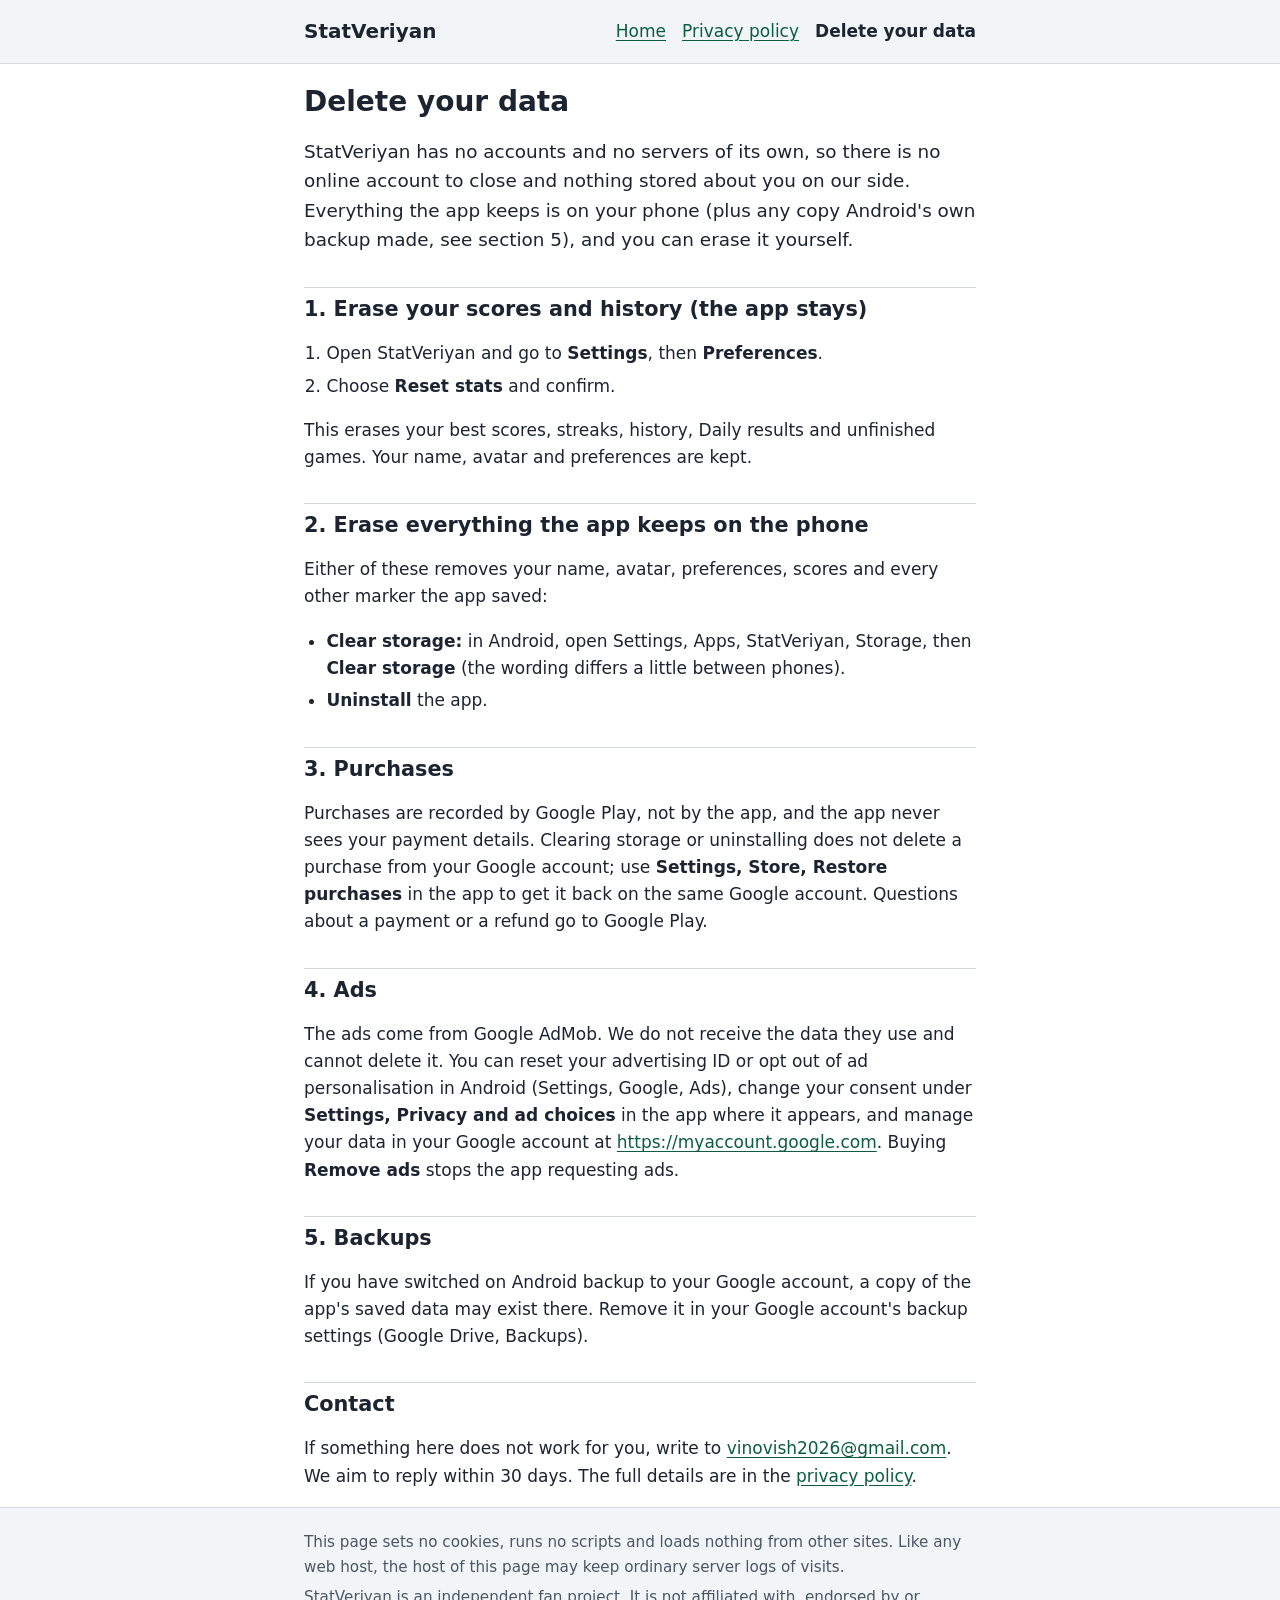
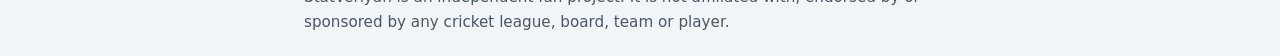
==== delete-data.html @ 6b0aa989 "Add files via upload" ====
<!doctype html>
<html lang="en">
<head>
<meta charset="utf-8">
<meta name="viewport" content="width=device-width, initial-scale=1">
<title>StatVeriyan: delete your data</title>
<meta name="description" content="How to delete the data StatVeriyan keeps on your phone, how purchases and ad data are handled, and how to contact us.">
<meta name="robots" content="index,follow">
<link rel="stylesheet" href="style.css">
</head>
<body>
<a class="skip" href="#main">Skip to the steps</a>
<header class="top">
<div class="wrap">
<p class="brand"><a href="index.html">StatVeriyan</a></p>
<nav aria-label="Pages">
<a href="index.html">Home</a>
<a href="privacy.html">Privacy policy</a>
<a href="delete-data.html" aria-current="page">Delete your data</a>
</nav>
</div>
</header>
<main id="main" class="wrap">
<h1>Delete your data</h1>
<p class="lead">StatVeriyan has no accounts and no servers of its own, so there is no online account to close and nothing stored about you on our side. Everything the app keeps is on your phone (plus any copy Android's own backup made, see section 5), and you can erase it yourself.</p>

<h2>1. Erase your scores and history (the app stays)</h2>
<ol>
<li>Open StatVeriyan and go to <strong>Settings</strong>, then <strong>Preferences</strong>.</li>
<li>Choose <strong>Reset stats</strong> and confirm.</li>
</ol>
<p>This erases your best scores, streaks, history, Daily results and unfinished games. Your name, avatar and preferences are kept.</p>

<h2>2. Erase everything the app keeps on the phone</h2>
<p>Either of these removes your name, avatar, preferences, scores and every other marker the app saved:</p>
<ul>
<li><strong>Clear storage:</strong> in Android, open Settings, Apps, StatVeriyan, Storage, then <strong>Clear storage</strong> (the wording differs a little between phones).</li>
<li><strong>Uninstall</strong> the app.</li>
</ul>

<h2>3. Purchases</h2>
<p>Purchases are recorded by Google Play, not by the app, and the app never sees your payment details. Clearing storage or uninstalling does not delete a purchase from your Google account; use <strong>Settings, Store, Restore purchases</strong> in the app to get it back on the same Google account. Questions about a payment or a refund go to Google Play.</p>

<h2>4. Ads</h2>
<p>The ads come from Google AdMob. We do not receive the data they use and cannot delete it. You can reset your advertising ID or opt out of ad personalisation in Android (Settings, Google, Ads), change your consent under <strong>Settings, Privacy and ad choices</strong> in the app where it appears, and manage your data in your Google account at <a href="https://myaccount.google.com" rel="noopener noreferrer">https://myaccount.google.com</a>. Buying <strong>Remove ads</strong> stops the app requesting ads.</p>

<h2>5. Backups</h2>
<p>If you have switched on Android backup to your Google account, a copy of the app's saved data may exist there. Remove it in your Google account's backup settings (Google Drive, Backups).</p>

<h2>Contact</h2>
<p>If something here does not work for you, write to <a href="mailto:vinovish2026@gmail.com">vinovish2026@gmail.com</a>. We aim to reply within 30 days. The full details are in the <a href="privacy.html">privacy policy</a>.</p>
</main>
<footer class="foot">
<div class="wrap">
<p>This page sets no cookies, runs no scripts and loads nothing from other sites. Like any web host, the host of this page may keep ordinary server logs of visits.</p>
<p>StatVeriyan is an independent fan project. It is not affiliated with, endorsed by or sponsored by any cricket league, board, team or player.</p>
</div>
</footer>
</body>
</html>
---- style.css ----
/* StatVeriyan privacy site: one small stylesheet, no web fonts, no images, no scripts. */
:root {
  --bg: #ffffff;
  --text: #1b2430;
  --muted: #4a5666;
  --accent: #0b5d3b;
  --line: #d5dbe3;
  --band: #f2f5f8;
  --focus: #b45309;
}
@media (prefers-color-scheme: dark) {
  :root {
    --bg: #11161d;
    --text: #e8edf3;
    --muted: #aeb8c5;
    --accent: #6fd3a2;
    --line: #2c3644;
    --band: #19212b;
    --focus: #fbbf24;
  }
}
* { box-sizing: border-box; }
html { -webkit-text-size-adjust: 100%; }
body {
  margin: 0;
  background: var(--bg);
  color: var(--text);
  font: 1.0625rem/1.6 system-ui, -apple-system, "Segoe UI", Roboto, Arial, sans-serif;
}
.wrap { max-width: 44rem; margin: 0 auto; padding: 0 1rem; }
.skip { position: absolute; left: -999px; top: 0; background: var(--bg); color: var(--text); padding: .5rem 1rem; }
.skip:focus { left: 0; z-index: 10; outline: 3px solid var(--focus); }
.top { background: var(--band); border-bottom: 1px solid var(--line); }
.top .wrap { display: flex; flex-wrap: wrap; align-items: center; justify-content: space-between; gap: .25rem 1rem; padding-top: .5rem; padding-bottom: .5rem; }
.brand { margin: 0; font-size: 1.25rem; font-weight: 700; }
.brand a { color: var(--text); text-decoration: none; }
nav { display: flex; flex-wrap: wrap; gap: .25rem 1rem; }
nav a { display: inline-block; padding: .5rem 0; min-height: 44px; line-height: 1.8; }
a { color: var(--accent); text-underline-offset: 3px; }
a:focus-visible { outline: 3px solid var(--focus); outline-offset: 2px; border-radius: 2px; }
nav a[aria-current="page"] { color: var(--text); font-weight: 700; text-decoration: none; }
main { padding-top: 1rem; padding-bottom: 2rem; }
h1 { font-size: 1.75rem; line-height: 1.25; margin: 1.25rem 0 .75rem; }
h2 { font-size: 1.3rem; line-height: 1.3; margin: 2rem 0 .5rem; padding-top: .5rem; border-top: 1px solid var(--line); }
p, li { overflow-wrap: anywhere; }
ul, ol { padding-left: 1.4rem; }
li { margin: .35rem 0; }
code { font-family: ui-monospace, Consolas, monospace; font-size: .95em; background: var(--band); padding: 0 .25em; border-radius: 3px; }
.lead { font-size: 1.15rem; }
.note { background: var(--band); border-left: 4px solid var(--accent); padding: .75rem 1rem; margin: 1rem 0; }
.foot { border-top: 1px solid var(--line); background: var(--band); color: var(--muted); font-size: .95rem; padding: 1rem 0; }
.foot p { margin: .4rem 0; }
@media (max-width: 480px) { body { font-size: 1rem; } h1 { font-size: 1.5rem; } }
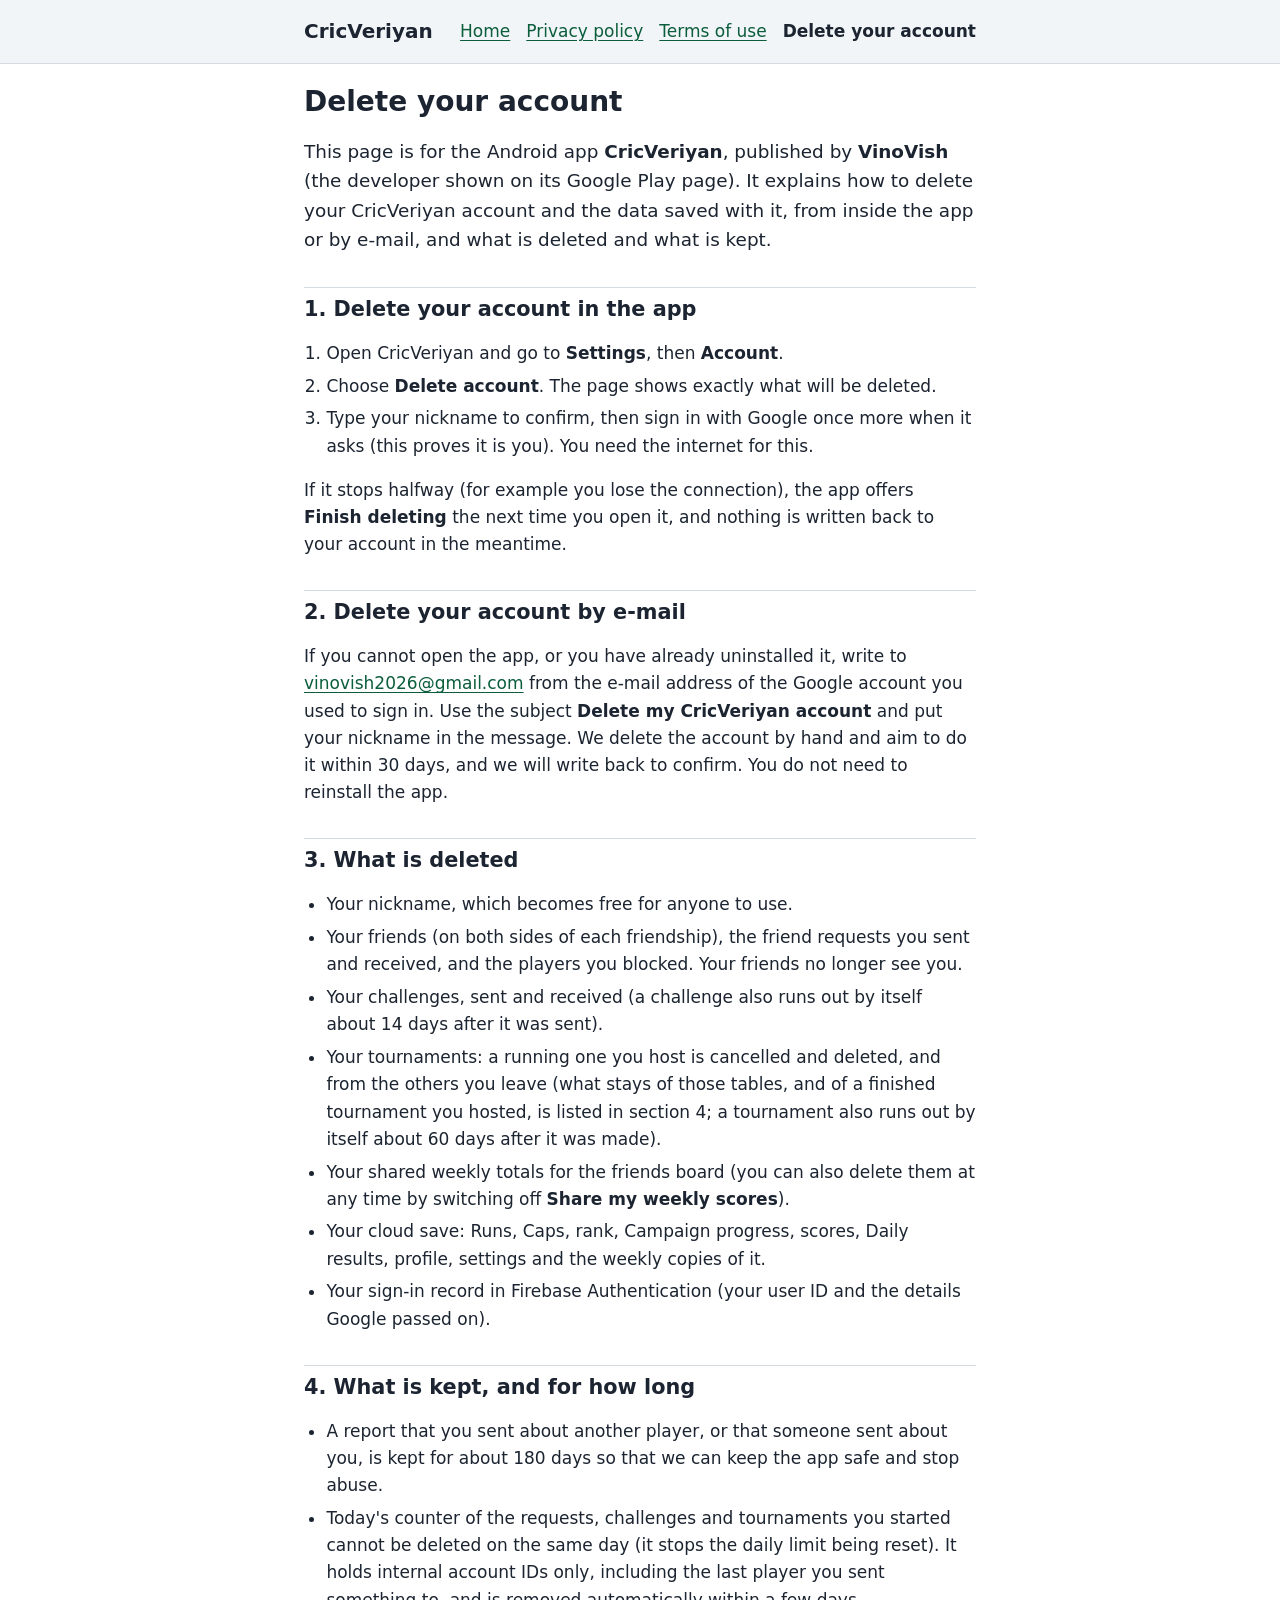
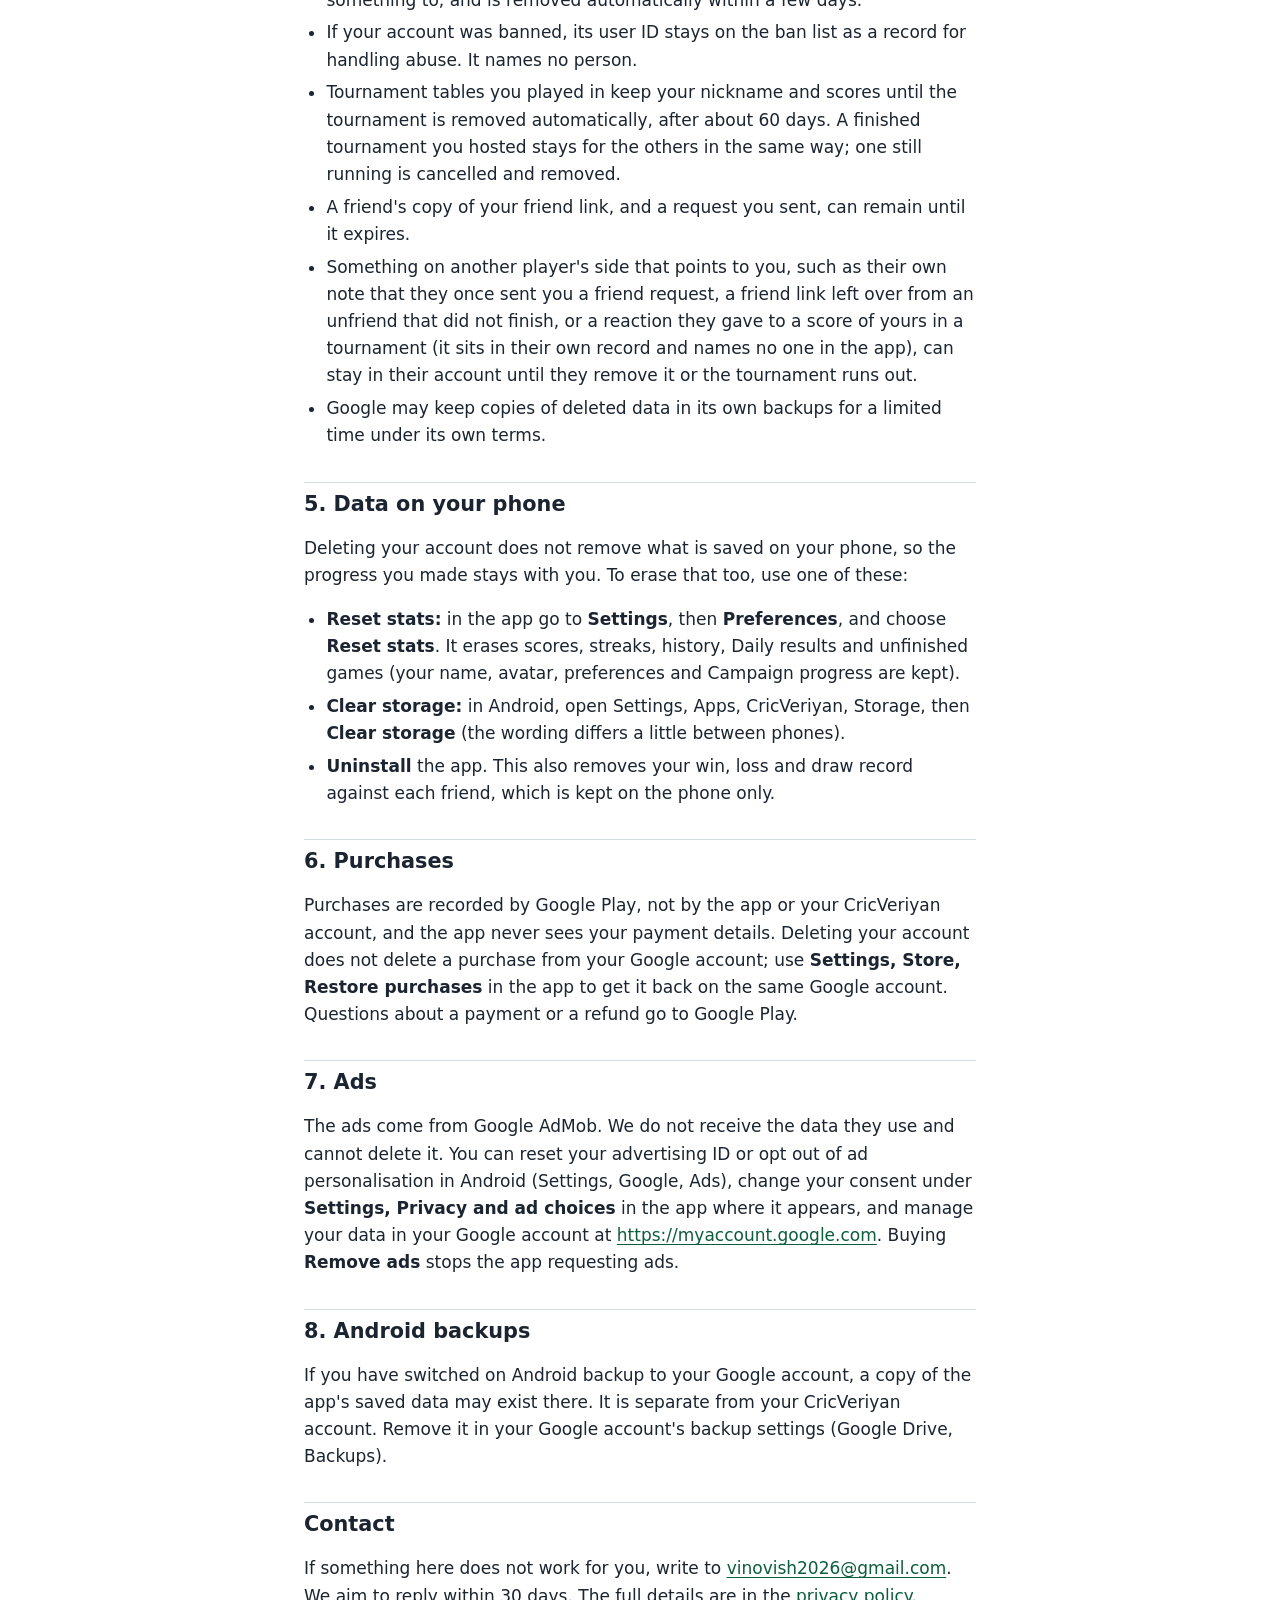
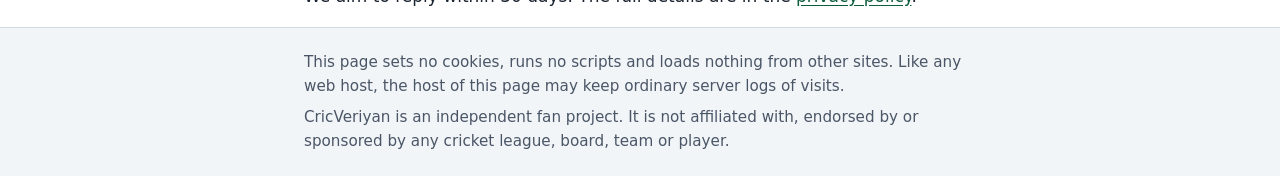
==== commit abc52028: "Add files via upload Update site for CricVeriyan" ====
--- a/delete-data.html
+++ b/delete-data.html
@@ -3,8 +3,8 @@
 <head>
 <meta charset="utf-8">
 <meta name="viewport" content="width=device-width, initial-scale=1">
-<title>StatVeriyan: delete your data</title>
-<meta name="description" content="How to delete the data StatVeriyan keeps on your phone, how purchases and ad data are handled, and how to contact us.">
+<title>CricVeriyan: delete your account</title>
+<meta name="description" content="How to delete your CricVeriyan account and its saved data, in the app or by e-mail, what is deleted, what is kept and for how long.">
 <meta name="robots" content="index,follow">
 <link rel="stylesheet" href="style.css">
 </head>
@@ -12,40 +12,68 @@
 <a class="skip" href="#main">Skip to the steps</a>
 <header class="top">
 <div class="wrap">
-<p class="brand"><a href="index.html">StatVeriyan</a></p>
+<p class="brand"><a href="index.html">CricVeriyan</a></p>
 <nav aria-label="Pages">
 <a href="index.html">Home</a>
 <a href="privacy.html">Privacy policy</a>
-<a href="delete-data.html" aria-current="page">Delete your data</a>
+<a href="terms.html">Terms of use</a>
+<a href="delete-data.html" aria-current="page">Delete your account</a>
 </nav>
 </div>
 </header>
 <main id="main" class="wrap">
-<h1>Delete your data</h1>
-<p class="lead">StatVeriyan has no accounts and no servers of its own, so there is no online account to close and nothing stored about you on our side. Everything the app keeps is on your phone (plus any copy Android's own backup made, see section 5), and you can erase it yourself.</p>
+<h1>Delete your account</h1>
+<p class="lead">This page is for the Android app <strong>CricVeriyan</strong>, published by <strong>VinoVish</strong> (the developer shown on its Google Play page). It explains how to delete your CricVeriyan account and the data saved with it, from inside the app or by e-mail, and what is deleted and what is kept.</p>
 
-<h2>1. Erase your scores and history (the app stays)</h2>
+<h2>1. Delete your account in the app</h2>
 <ol>
-<li>Open StatVeriyan and go to <strong>Settings</strong>, then <strong>Preferences</strong>.</li>
-<li>Choose <strong>Reset stats</strong> and confirm.</li>
+<li>Open CricVeriyan and go to <strong>Settings</strong>, then <strong>Account</strong>.</li>
+<li>Choose <strong>Delete account</strong>. The page shows exactly what will be deleted.</li>
+<li>Type your nickname to confirm, then sign in with Google once more when it asks (this proves it is you). You need the internet for this.</li>
 </ol>
-<p>This erases your best scores, streaks, history, Daily results and unfinished games. Your name, avatar and preferences are kept.</p>
+<p>If it stops halfway (for example you lose the connection), the app offers <strong>Finish deleting</strong> the next time you open it, and nothing is written back to your account in the meantime.</p>
 
-<h2>2. Erase everything the app keeps on the phone</h2>
-<p>Either of these removes your name, avatar, preferences, scores and every other marker the app saved:</p>
+<h2>2. Delete your account by e-mail</h2>
+<p>If you cannot open the app, or you have already uninstalled it, write to <a href="mailto:vinovish2026@gmail.com">vinovish2026@gmail.com</a> from the e-mail address of the Google account you used to sign in. Use the subject <strong>Delete my CricVeriyan account</strong> and put your nickname in the message. We delete the account by hand and aim to do it within 30 days, and we will write back to confirm. You do not need to reinstall the app.</p>
+
+<h2>3. What is deleted</h2>
 <ul>
-<li><strong>Clear storage:</strong> in Android, open Settings, Apps, StatVeriyan, Storage, then <strong>Clear storage</strong> (the wording differs a little between phones).</li>
-<li><strong>Uninstall</strong> the app.</li>
+<li>Your nickname, which becomes free for anyone to use.</li>
+<li>Your friends (on both sides of each friendship), the friend requests you sent and received, and the players you blocked. Your friends no longer see you.</li>
+<li>Your challenges, sent and received (a challenge also runs out by itself about 14 days after it was sent).</li>
+<li>Your tournaments: a running one you host is cancelled and deleted, and from the others you leave (what stays of those tables, and of a finished tournament you hosted, is listed in section 4; a tournament also runs out by itself about 60 days after it was made).</li>
+<li>Your shared weekly totals for the friends board (you can also delete them at any time by switching off <strong>Share my weekly scores</strong>).</li>
+<li>Your cloud save: Runs, Caps, rank, Campaign progress, scores, Daily results, profile, settings and the weekly copies of it.</li>
+<li>Your sign-in record in Firebase Authentication (your user ID and the details Google passed on).</li>
 </ul>
 
-<h2>3. Purchases</h2>
-<p>Purchases are recorded by Google Play, not by the app, and the app never sees your payment details. Clearing storage or uninstalling does not delete a purchase from your Google account; use <strong>Settings, Store, Restore purchases</strong> in the app to get it back on the same Google account. Questions about a payment or a refund go to Google Play.</p>
+<h2>4. What is kept, and for how long</h2>
+<ul>
+<li>A report that you sent about another player, or that someone sent about you, is kept for about 180 days so that we can keep the app safe and stop abuse.</li>
+<li>Today's counter of the requests, challenges and tournaments you started cannot be deleted on the same day (it stops the daily limit being reset). It holds internal account IDs only, including the last player you sent something to, and is removed automatically within a few days.</li>
+<li>If your account was banned, its user ID stays on the ban list as a record for handling abuse. It names no person.</li>
+<li>Tournament tables you played in keep your nickname and scores until the tournament is removed automatically, after about 60 days. A finished tournament you hosted stays for the others in the same way; one still running is cancelled and removed.</li>
+<li>A friend's copy of your friend link, and a request you sent, can remain until it expires.</li>
+<li>Something on another player's side that points to you, such as their own note that they once sent you a friend request, a friend link left over from an unfriend that did not finish, or a reaction they gave to a score of yours in a tournament (it sits in their own record and names no one in the app), can stay in their account until they remove it or the tournament runs out.</li>
+<li>Google may keep copies of deleted data in its own backups for a limited time under its own terms.</li>
+</ul>
 
-<h2>4. Ads</h2>
+<h2>5. Data on your phone</h2>
+<p>Deleting your account does not remove what is saved on your phone, so the progress you made stays with you. To erase that too, use one of these:</p>
+<ul>
+<li><strong>Reset stats:</strong> in the app go to <strong>Settings</strong>, then <strong>Preferences</strong>, and choose <strong>Reset stats</strong>. It erases scores, streaks, history, Daily results and unfinished games (your name, avatar, preferences and Campaign progress are kept).</li>
+<li><strong>Clear storage:</strong> in Android, open Settings, Apps, CricVeriyan, Storage, then <strong>Clear storage</strong> (the wording differs a little between phones).</li>
+<li><strong>Uninstall</strong> the app. This also removes your win, loss and draw record against each friend, which is kept on the phone only.</li>
+</ul>
+
+<h2>6. Purchases</h2>
+<p>Purchases are recorded by Google Play, not by the app or your CricVeriyan account, and the app never sees your payment details. Deleting your account does not delete a purchase from your Google account; use <strong>Settings, Store, Restore purchases</strong> in the app to get it back on the same Google account. Questions about a payment or a refund go to Google Play.</p>
+
+<h2>7. Ads</h2>
 <p>The ads come from Google AdMob. We do not receive the data they use and cannot delete it. You can reset your advertising ID or opt out of ad personalisation in Android (Settings, Google, Ads), change your consent under <strong>Settings, Privacy and ad choices</strong> in the app where it appears, and manage your data in your Google account at <a href="https://myaccount.google.com" rel="noopener noreferrer">https://myaccount.google.com</a>. Buying <strong>Remove ads</strong> stops the app requesting ads.</p>
 
-<h2>5. Backups</h2>
-<p>If you have switched on Android backup to your Google account, a copy of the app's saved data may exist there. Remove it in your Google account's backup settings (Google Drive, Backups).</p>
+<h2>8. Android backups</h2>
+<p>If you have switched on Android backup to your Google account, a copy of the app's saved data may exist there. It is separate from your CricVeriyan account. Remove it in your Google account's backup settings (Google Drive, Backups).</p>
 
 <h2>Contact</h2>
 <p>If something here does not work for you, write to <a href="mailto:vinovish2026@gmail.com">vinovish2026@gmail.com</a>. We aim to reply within 30 days. The full details are in the <a href="privacy.html">privacy policy</a>.</p>
@@ -53,7 +81,7 @@
 <footer class="foot">
 <div class="wrap">
 <p>This page sets no cookies, runs no scripts and loads nothing from other sites. Like any web host, the host of this page may keep ordinary server logs of visits.</p>
-<p>StatVeriyan is an independent fan project. It is not affiliated with, endorsed by or sponsored by any cricket league, board, team or player.</p>
+<p>CricVeriyan is an independent fan project. It is not affiliated with, endorsed by or sponsored by any cricket league, board, team or player.</p>
 </div>
 </footer>
 </body>
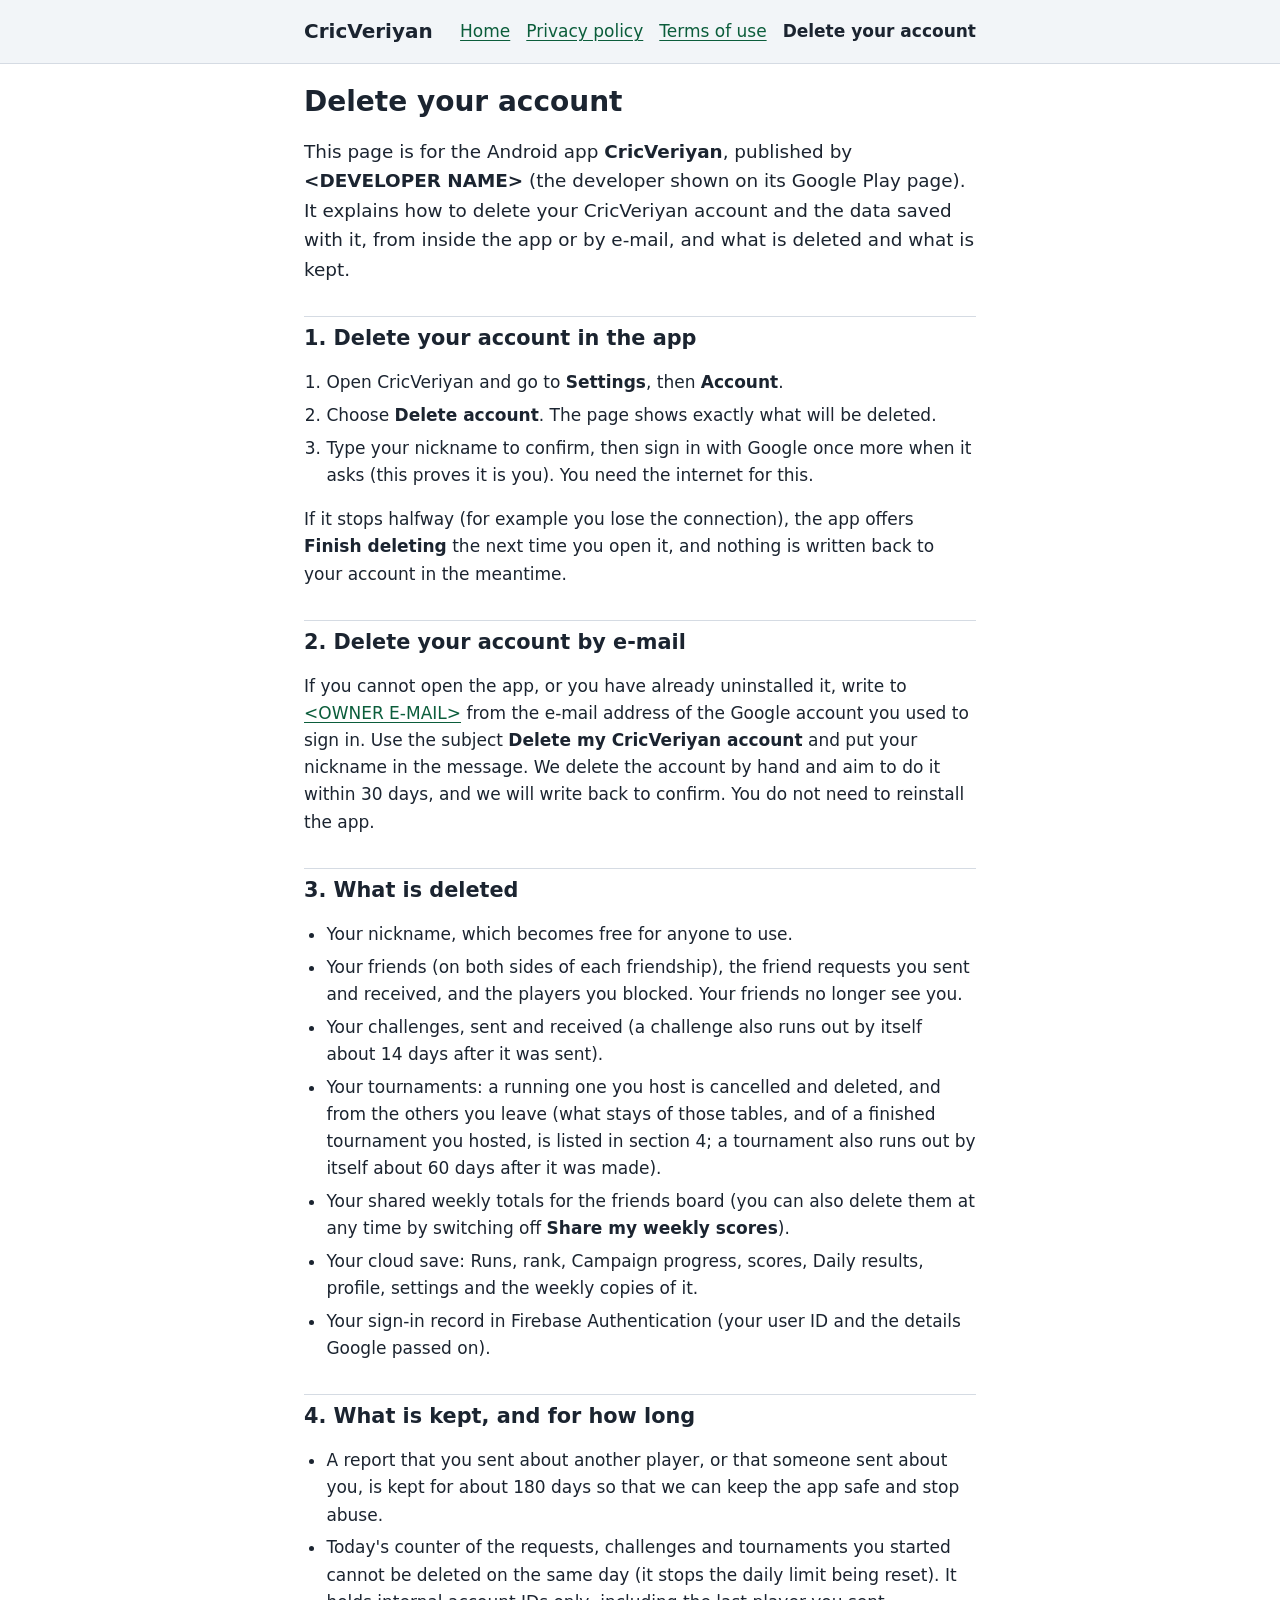
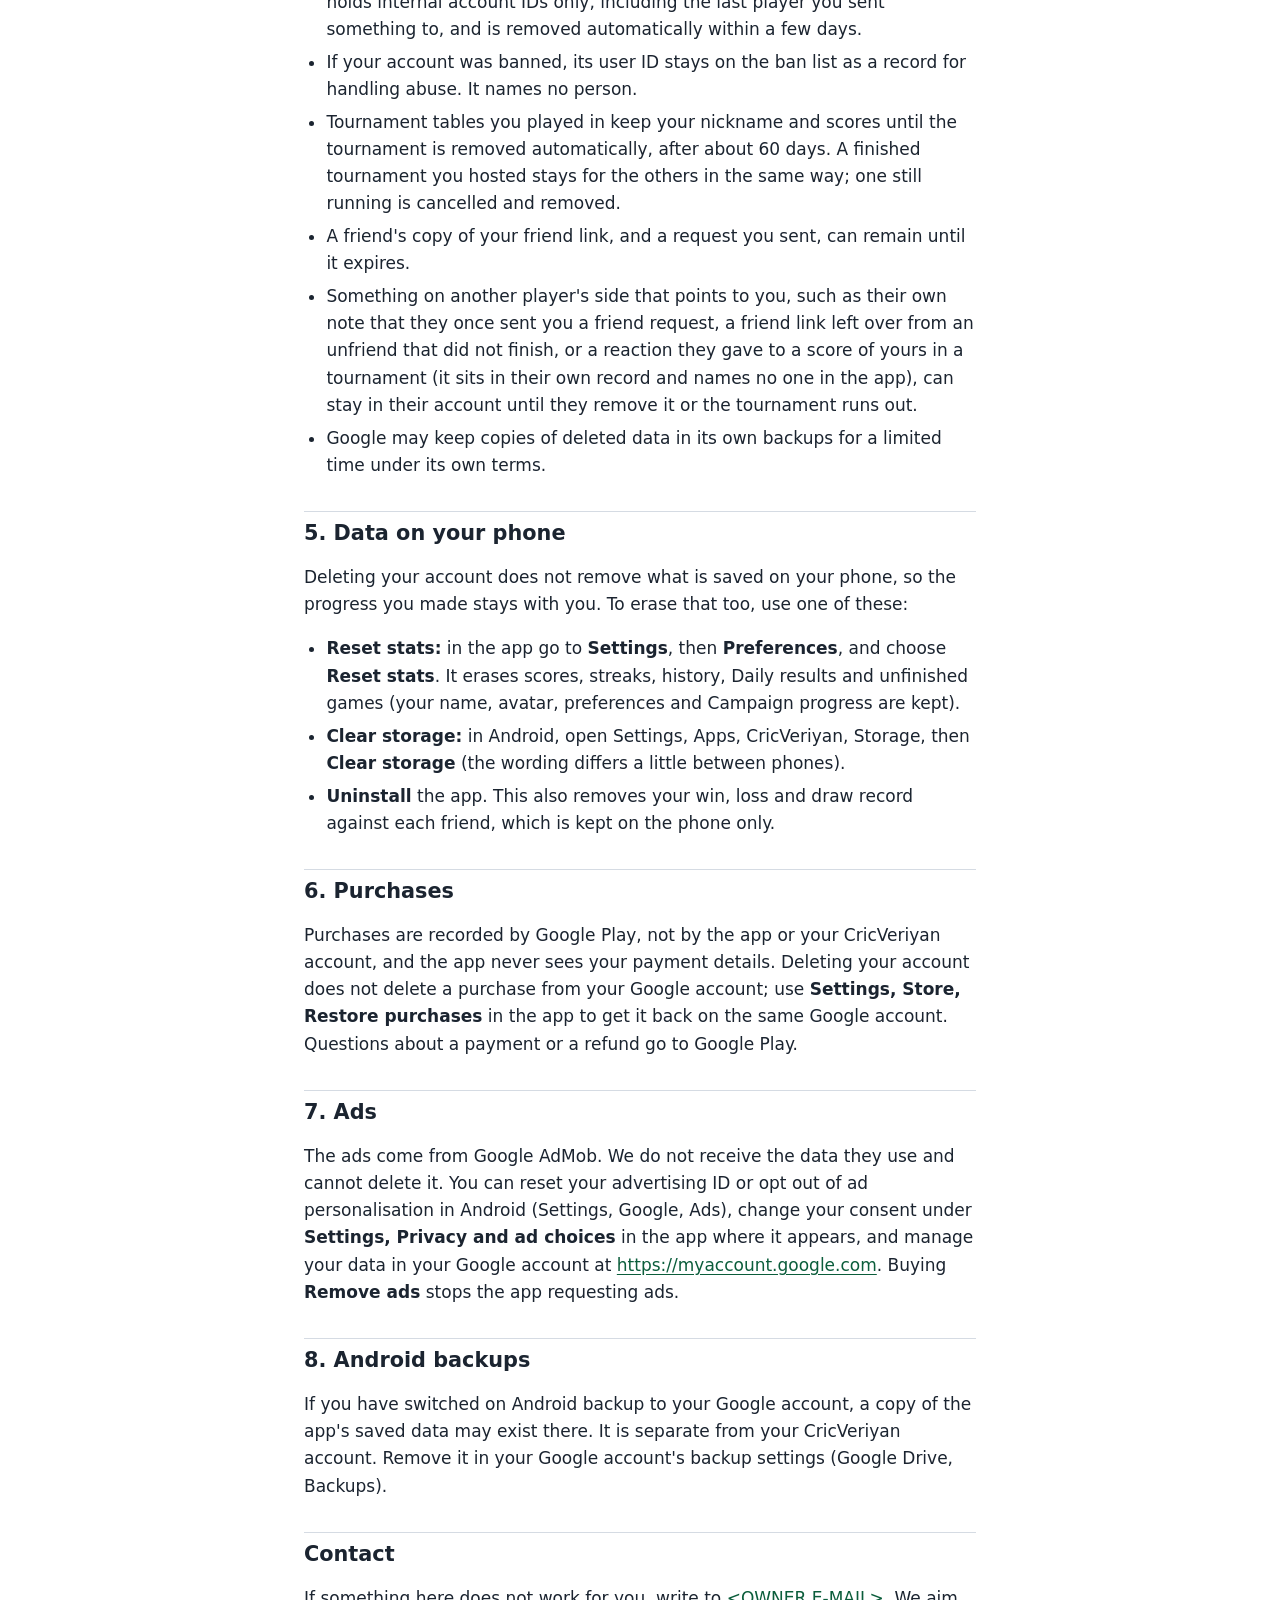
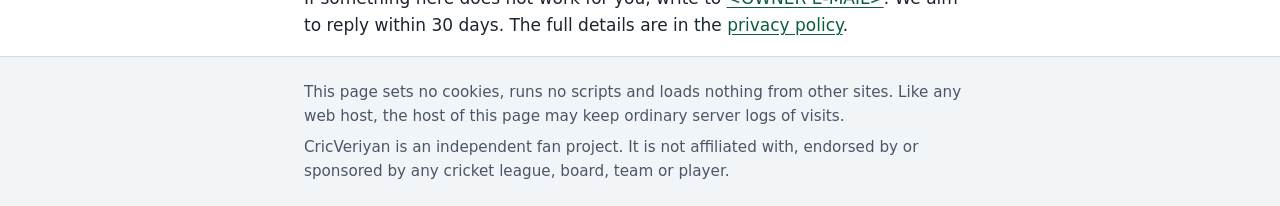
==== commit 268a0400: "Add files via upload" ====
--- a/delete-data.html
+++ b/delete-data.html
@@ -23,7 +23,7 @@
 </header>
 <main id="main" class="wrap">
 <h1>Delete your account</h1>
-<p class="lead">This page is for the Android app <strong>CricVeriyan</strong>, published by <strong>VinoVish</strong> (the developer shown on its Google Play page). It explains how to delete your CricVeriyan account and the data saved with it, from inside the app or by e-mail, and what is deleted and what is kept.</p>
+<p class="lead">This page is for the Android app <strong>CricVeriyan</strong>, published by <strong>&lt;DEVELOPER NAME&gt;</strong> (the developer shown on its Google Play page). It explains how to delete your CricVeriyan account and the data saved with it, from inside the app or by e-mail, and what is deleted and what is kept.</p>
 
 <h2>1. Delete your account in the app</h2>
 <ol>
@@ -34,7 +34,7 @@
 <p>If it stops halfway (for example you lose the connection), the app offers <strong>Finish deleting</strong> the next time you open it, and nothing is written back to your account in the meantime.</p>
 
 <h2>2. Delete your account by e-mail</h2>
-<p>If you cannot open the app, or you have already uninstalled it, write to <a href="mailto:vinovish2026@gmail.com">vinovish2026@gmail.com</a> from the e-mail address of the Google account you used to sign in. Use the subject <strong>Delete my CricVeriyan account</strong> and put your nickname in the message. We delete the account by hand and aim to do it within 30 days, and we will write back to confirm. You do not need to reinstall the app.</p>
+<p>If you cannot open the app, or you have already uninstalled it, write to <a href="mailto:&lt;OWNER E-MAIL&gt;">&lt;OWNER E-MAIL&gt;</a> from the e-mail address of the Google account you used to sign in. Use the subject <strong>Delete my CricVeriyan account</strong> and put your nickname in the message. We delete the account by hand and aim to do it within 30 days, and we will write back to confirm. You do not need to reinstall the app.</p>
 
 <h2>3. What is deleted</h2>
 <ul>
@@ -43,7 +43,7 @@
 <li>Your challenges, sent and received (a challenge also runs out by itself about 14 days after it was sent).</li>
 <li>Your tournaments: a running one you host is cancelled and deleted, and from the others you leave (what stays of those tables, and of a finished tournament you hosted, is listed in section 4; a tournament also runs out by itself about 60 days after it was made).</li>
 <li>Your shared weekly totals for the friends board (you can also delete them at any time by switching off <strong>Share my weekly scores</strong>).</li>
-<li>Your cloud save: Runs, Caps, rank, Campaign progress, scores, Daily results, profile, settings and the weekly copies of it.</li>
+<li>Your cloud save: Runs, rank, Campaign progress, scores, Daily results, profile, settings and the weekly copies of it.</li>
 <li>Your sign-in record in Firebase Authentication (your user ID and the details Google passed on).</li>
 </ul>
 
@@ -76,7 +76,7 @@
 <p>If you have switched on Android backup to your Google account, a copy of the app's saved data may exist there. It is separate from your CricVeriyan account. Remove it in your Google account's backup settings (Google Drive, Backups).</p>
 
 <h2>Contact</h2>
-<p>If something here does not work for you, write to <a href="mailto:vinovish2026@gmail.com">vinovish2026@gmail.com</a>. We aim to reply within 30 days. The full details are in the <a href="privacy.html">privacy policy</a>.</p>
+<p>If something here does not work for you, write to <a href="mailto:&lt;OWNER E-MAIL&gt;">&lt;OWNER E-MAIL&gt;</a>. We aim to reply within 30 days. The full details are in the <a href="privacy.html">privacy policy</a>.</p>
 </main>
 <footer class="foot">
 <div class="wrap">
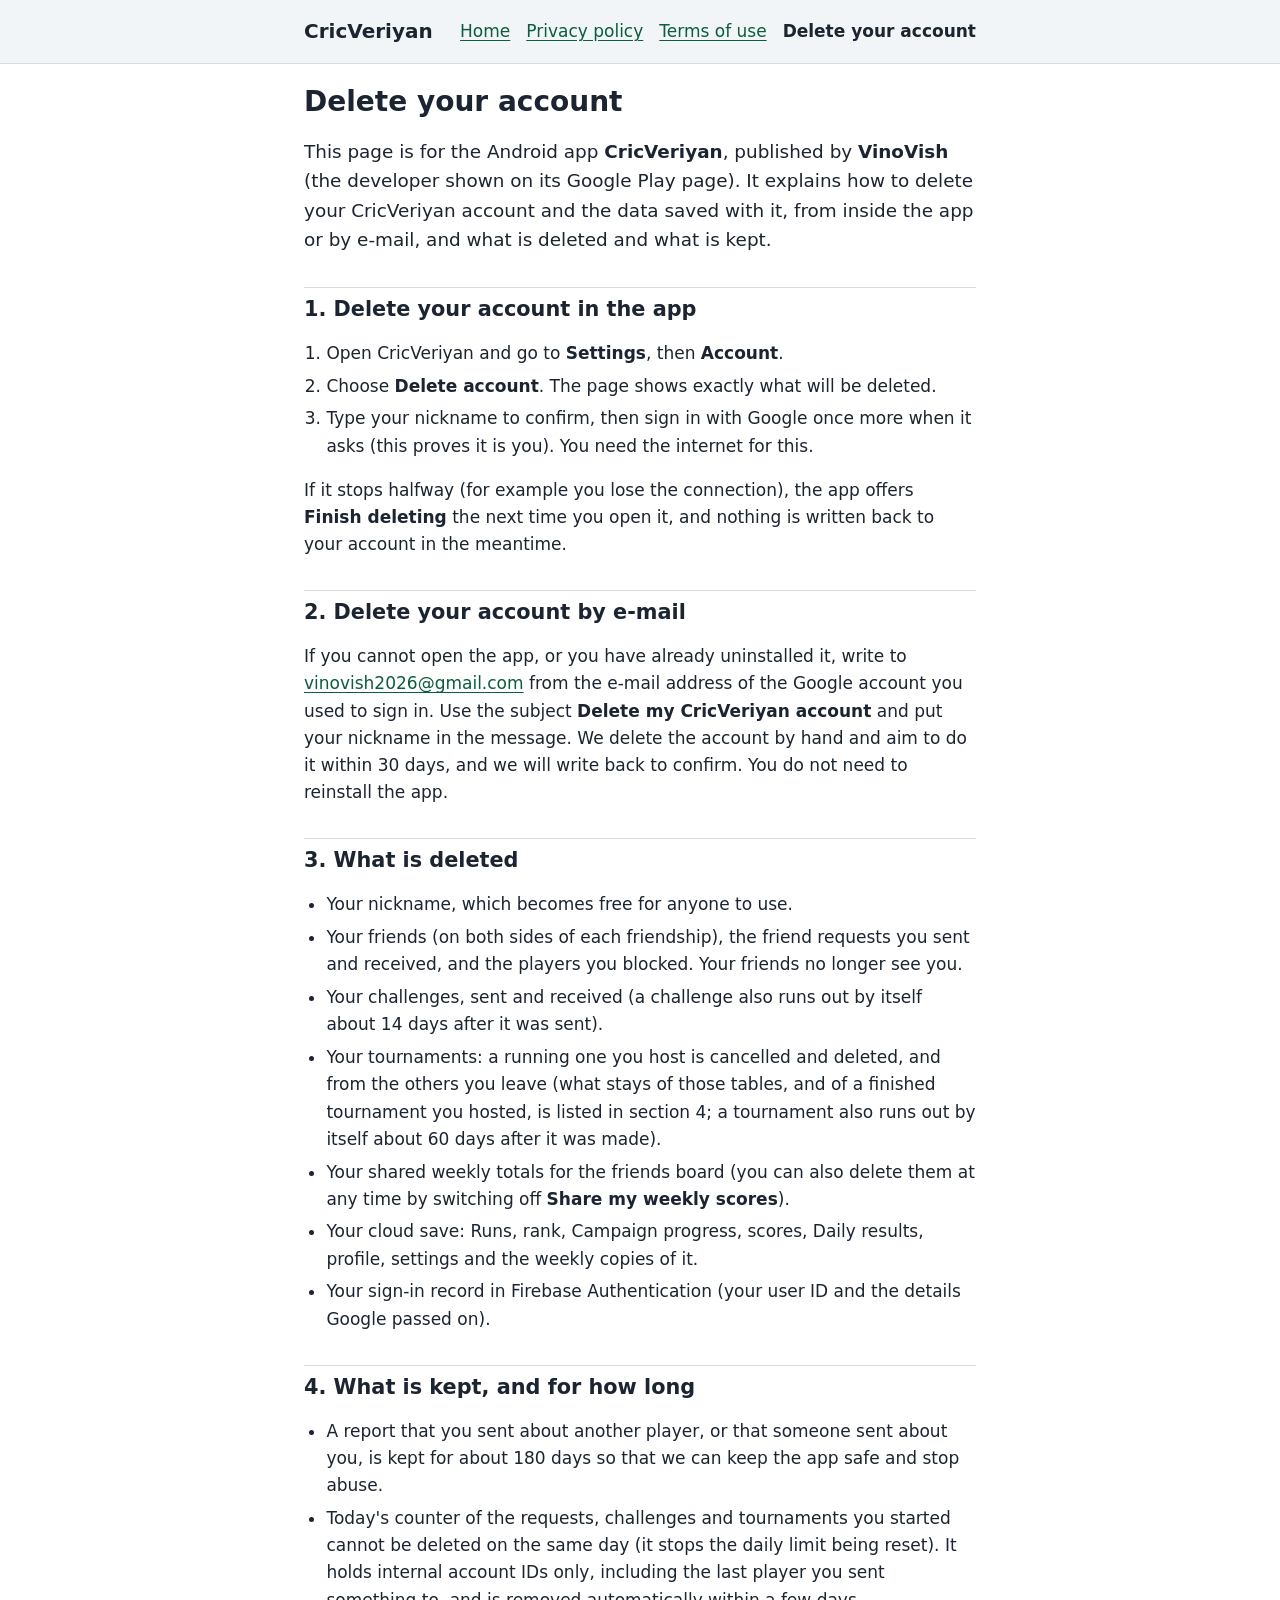
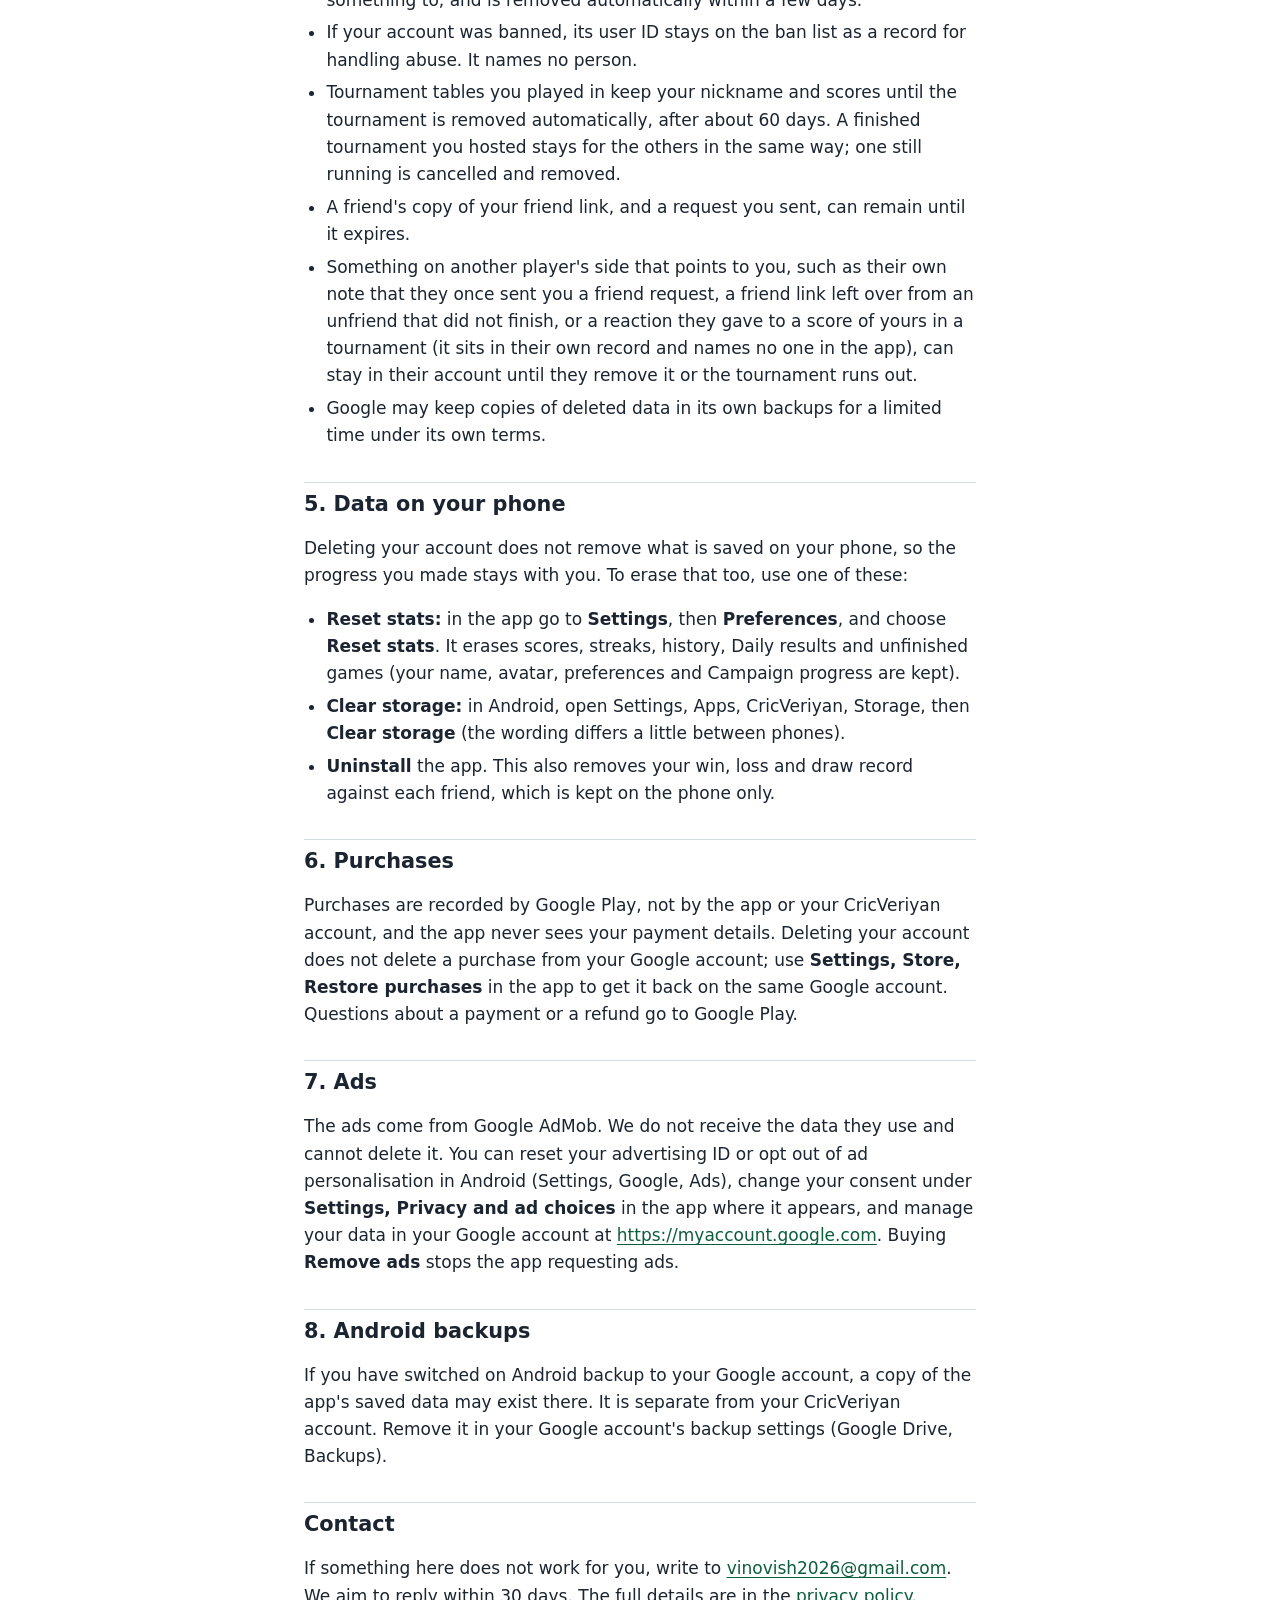
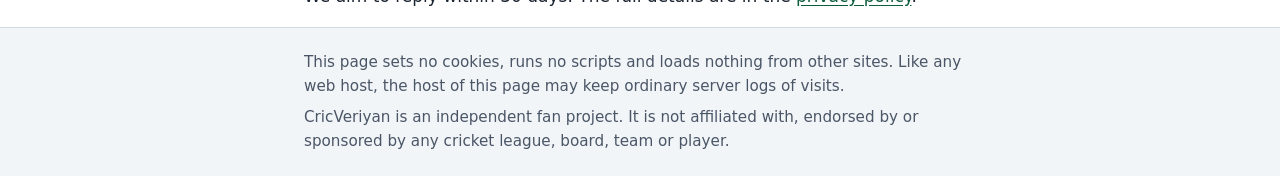
==== commit a0bc9dee: "Fill contact details and update pages" ====
--- a/delete-data.html
+++ b/delete-data.html
@@ -23,7 +23,7 @@
 </header>
 <main id="main" class="wrap">
 <h1>Delete your account</h1>
-<p class="lead">This page is for the Android app <strong>CricVeriyan</strong>, published by <strong>&lt;DEVELOPER NAME&gt;</strong> (the developer shown on its Google Play page). It explains how to delete your CricVeriyan account and the data saved with it, from inside the app or by e-mail, and what is deleted and what is kept.</p>
+<p class="lead">This page is for the Android app <strong>CricVeriyan</strong>, published by <strong>VinoVish</strong> (the developer shown on its Google Play page). It explains how to delete your CricVeriyan account and the data saved with it, from inside the app or by e-mail, and what is deleted and what is kept.</p>
 
 <h2>1. Delete your account in the app</h2>
 <ol>
@@ -34,7 +34,7 @@
 <p>If it stops halfway (for example you lose the connection), the app offers <strong>Finish deleting</strong> the next time you open it, and nothing is written back to your account in the meantime.</p>
 
 <h2>2. Delete your account by e-mail</h2>
-<p>If you cannot open the app, or you have already uninstalled it, write to <a href="mailto:&lt;OWNER E-MAIL&gt;">&lt;OWNER E-MAIL&gt;</a> from the e-mail address of the Google account you used to sign in. Use the subject <strong>Delete my CricVeriyan account</strong> and put your nickname in the message. We delete the account by hand and aim to do it within 30 days, and we will write back to confirm. You do not need to reinstall the app.</p>
+<p>If you cannot open the app, or you have already uninstalled it, write to <a href="mailto:vinovish2026@gmail.com">vinovish2026@gmail.com</a> from the e-mail address of the Google account you used to sign in. Use the subject <strong>Delete my CricVeriyan account</strong> and put your nickname in the message. We delete the account by hand and aim to do it within 30 days, and we will write back to confirm. You do not need to reinstall the app.</p>
 
 <h2>3. What is deleted</h2>
 <ul>
@@ -76,7 +76,7 @@
 <p>If you have switched on Android backup to your Google account, a copy of the app's saved data may exist there. It is separate from your CricVeriyan account. Remove it in your Google account's backup settings (Google Drive, Backups).</p>
 
 <h2>Contact</h2>
-<p>If something here does not work for you, write to <a href="mailto:&lt;OWNER E-MAIL&gt;">&lt;OWNER E-MAIL&gt;</a>. We aim to reply within 30 days. The full details are in the <a href="privacy.html">privacy policy</a>.</p>
+<p>If something here does not work for you, write to <a href="mailto:vinovish2026@gmail.com">vinovish2026@gmail.com</a>. We aim to reply within 30 days. The full details are in the <a href="privacy.html">privacy policy</a>.</p>
 </main>
 <footer class="foot">
 <div class="wrap">
